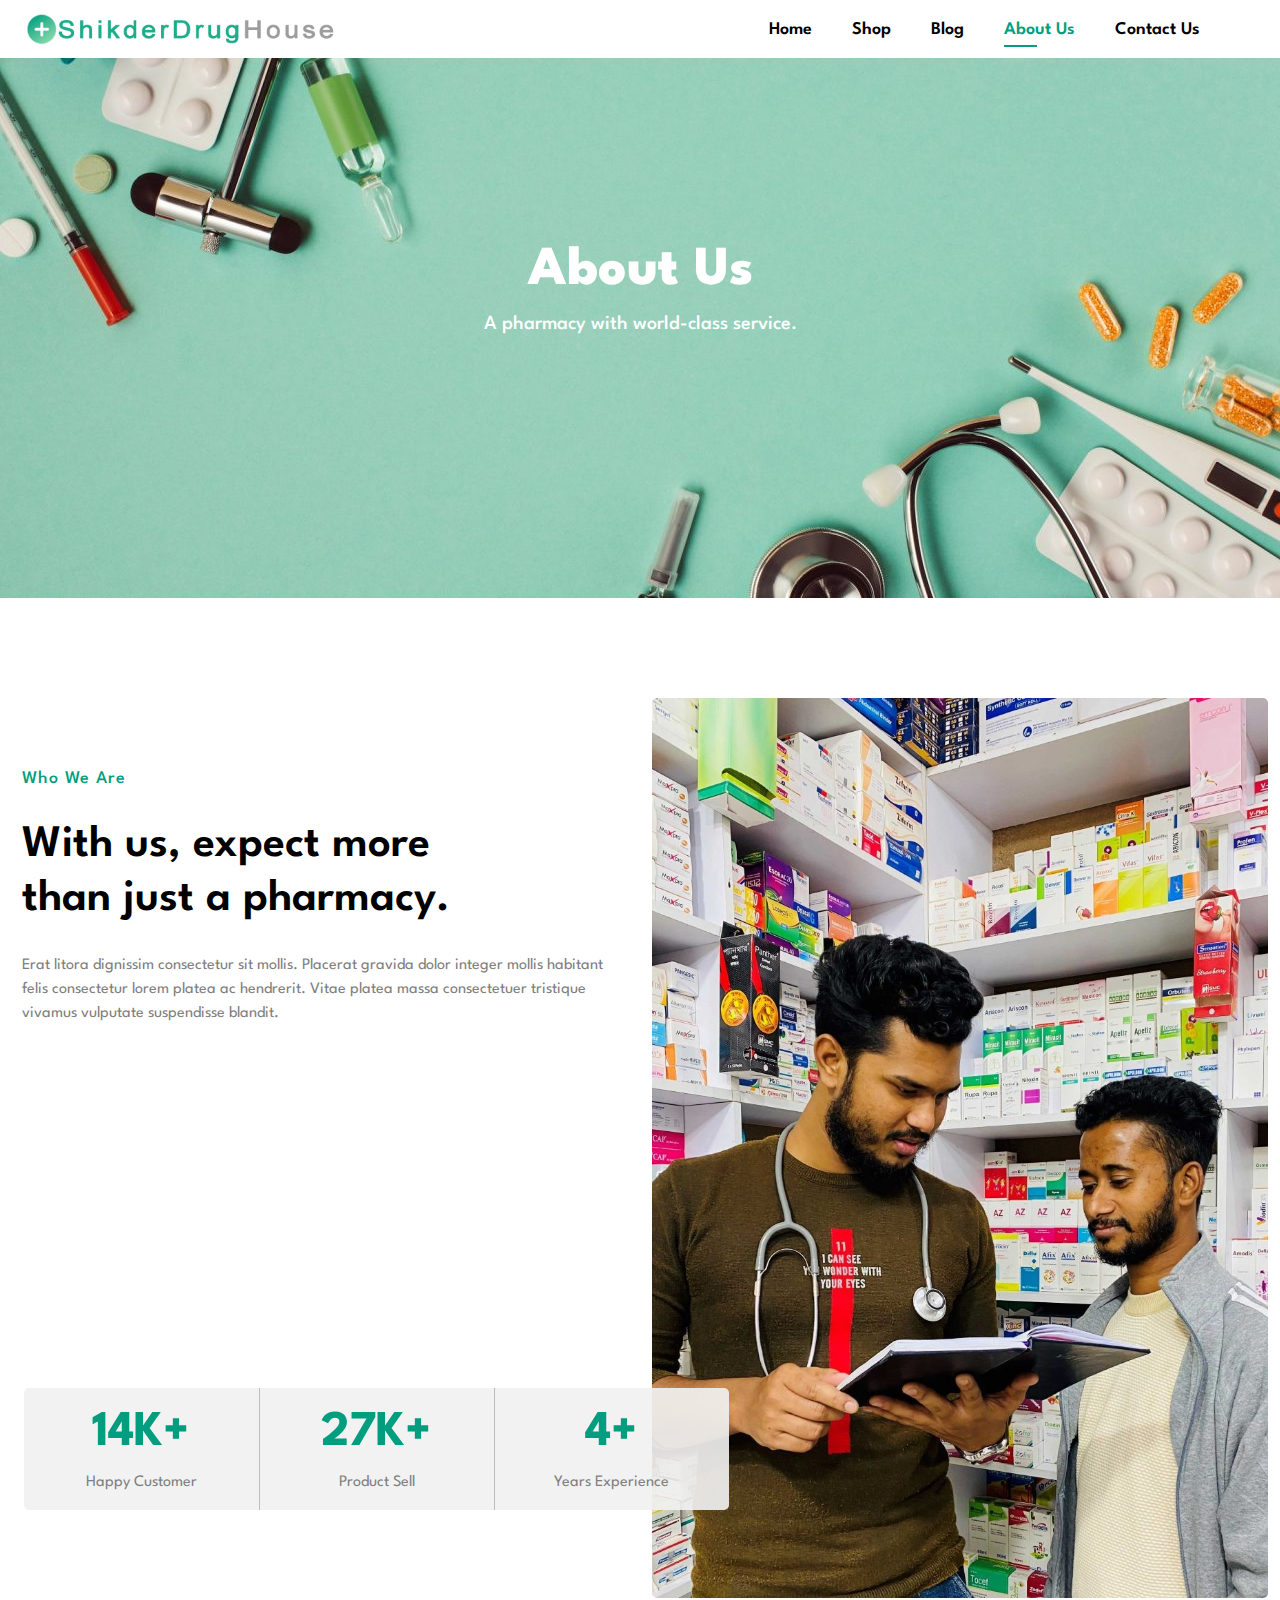
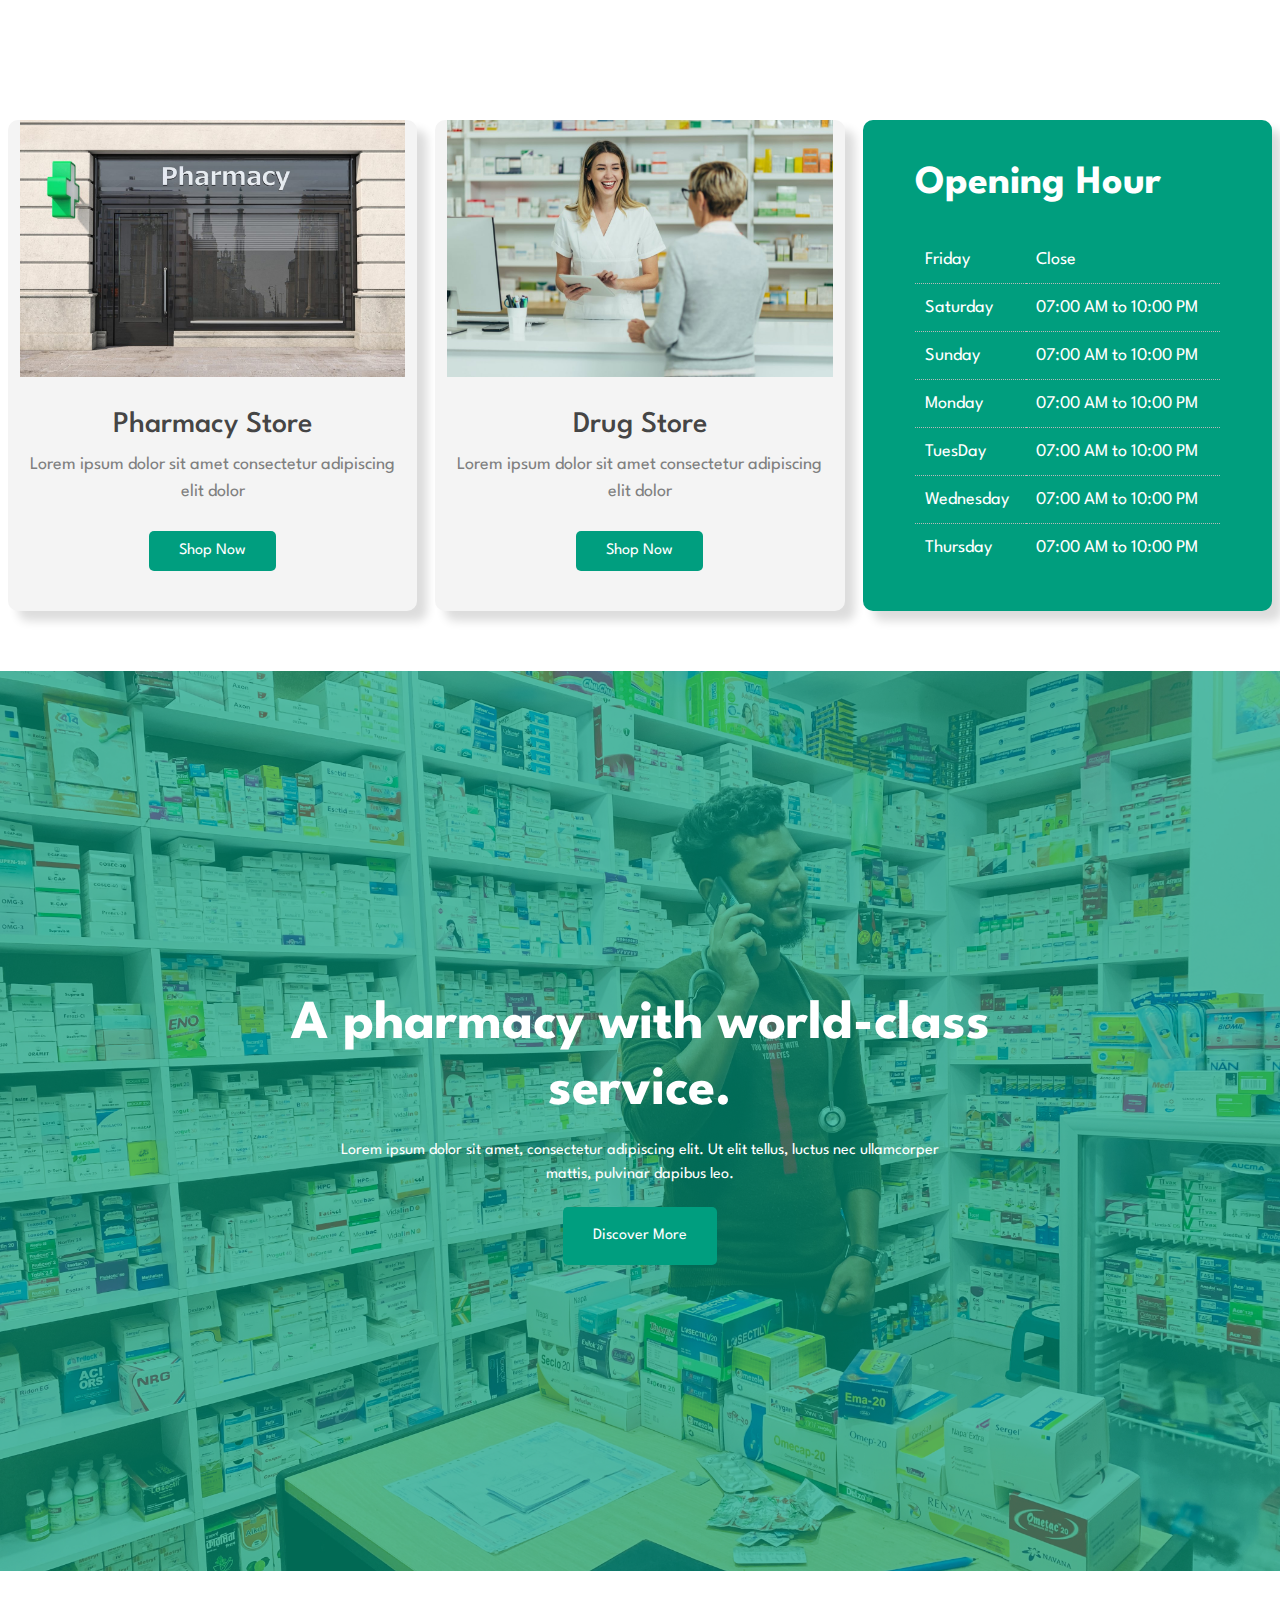
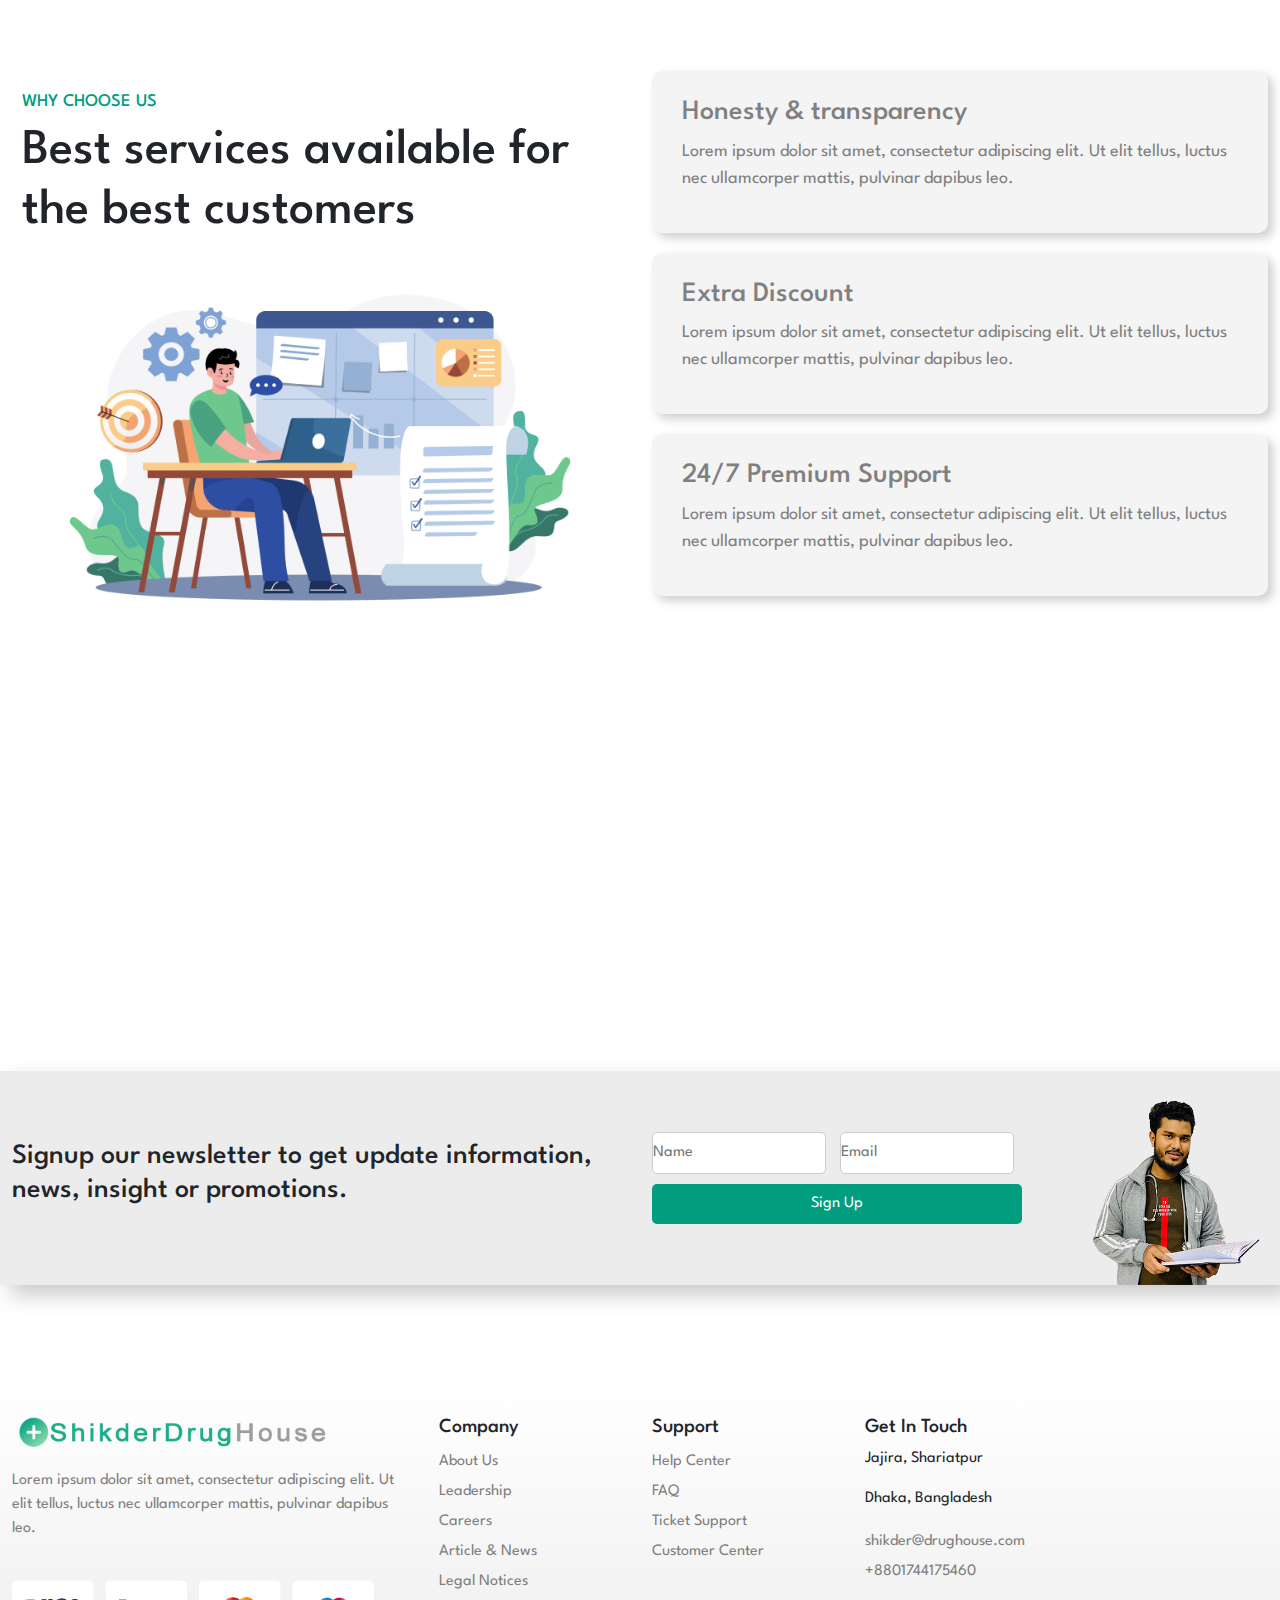
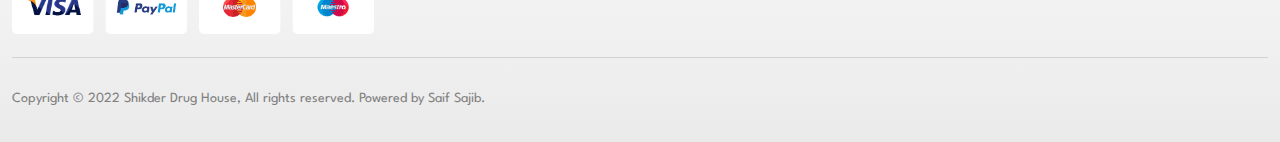
==== aboutus.html @ e3ea822a "ajjs" ====
<!DOCTYPE html>
<html lang="en">
<head>
    <meta charset="UTF-8">
    <meta http-equiv="X-UA-Compatible" content="IE=edge">
    <meta name="viewport" content="width=device-width, initial-scale=1.0">
    <title>Shikder-Drug-House</title>
    <link rel="stylesheet" href="bootstrap/css/bootstrap.css">
    <link rel="stylesheet" href="https://cdnjs.cloudflare.com/ajax/libs/font-awesome/6.2.1/css/all.min.css" integrity="sha512-MV7K8+y+gLIBoVD59lQIYicR65iaqukzvf/nwasF0nqhPay5w/9lJmVM2hMDcnK1OnMGCdVK+iQrJ7lzPJQd1w==" crossorigin="anonymous" referrerpolicy="no-referrer" />
    <link href="https://fonts.googleapis.com/css2?family=League+Spartan:wght@100;200;300;400;500;600;700;800;900&display=swap" rel="stylesheet">
    <link rel="stylesheet" href="design.css">
    <link rel="stylesheet" href="style.css">
    <link rel="stylesheet" href="aboutus.css">

</head>
<body>
    <header id="header" class="align-items-center container-fluid">
      <a href=""><img src="images/shikderDrugHouse.png" alt=""></a>
      <div>
        <ul id="navbarr" class="align-items-center">
          <li><a href="index.html">Home</a></li>
          <li><a href="">Shop</a></li>
          <li><a href="">Blog</a></li>
          <li><a class="active" href="aboutus.html">About Us</a></li>
          <li><a href="contact.html">Contact Us</a></li>
          <li><a href=""><i id="lg-shop-bag" class="fa fa-bag-shopping"></i></a></li>
          <li><a href="#" id="close"><i class="fa-sharp fa-solid fa-circle-xmark"></i></a></li>
        </ul>
      </div>
      <div id="mobile">
        <a href=""><i class="fa fa-bag-shopping"></i></a>
        <i id="bar" class="fa fa-outdent"></i>

      </div>            
    </header>
    
    <section class="about-us container-fluid">
        <div class="row">
            <div class="col-12 col-md-12 col-lg-12">
                <div class="about-us-content">
                    <h1>About Us</h1>
                    <h4>A pharmacy with world-class service.</h4>
                </div>
            </div>
        </div>
    </section>

    <section class="who container-fluid">
        <div class="row h-100">
          <div class="col-12 col-md-6 col-lg-6">
            <div class="who-content">
              <h6>Who We Are</h6>
              <h1>With us, expect more <br class="break"> than just a pharmacy.</h1>
              <p>Erat litora dignissim consectetur sit mollis. Placerat gravida dolor integer mollis habitant felis consectetur lorem platea ac hendrerit. Vitae platea massa consectetuer tristique vivamus vulputate suspendisse blandit.</p>
            </div>
          </div>
          <div class="col-12 col-md-6 col-lg-6">
            <img class="pharmacist" src="images/two-pharmacist.jpg" alt="" class="img-responsive">
          </div>
          <section class="happy">
            <div class="row container-fluid">
              <div class="col-12 col-md-12 col-lg-7">
                <div class="row happy-row"> 
                  <div class="col-6 col-md-6 col-lg-4 happy-col happy-col-none align-items-center text-center">
                    <div class="happy-content">
                      <h1>14K+</h1>
                      <p>Happy Customer</p>
                    </div>
                  </div>
                  <div class="col-6 col-md-6 col-lg-4 happy-col align-items-center text-center">
                    <div class="happy-content">
                      <h1>27K+</h1>
                      <p>Product Sell</p>
                    </div>
                  </div>
                  <div class="col-12 col-md-12 col-lg-4 happy-col align-items-center text-center">
                    <div class="happy-content">
                      <h1>4+</h1>
                      <p>Years Experience</p>
                    </div>
                  </div>
                </div>
              </div>
            </div>
          </section>
        </div>
      </section>

      <section class="container-fluid">
        <div class="row pharmacy">
            <div class="col-12 col-md-12 col-lg-3 pharmacy-col"> 
                <div class="pharmacy-store-img">
                    <img src="images/pharmacy-store.jpg" alt="">
                </div>
                <div class="pharmacy-store-content">
                    <h4>Pharmacy Store</h4>
                    <p>Lorem ipsum dolor sit amet consectetur adipiscing elit dolor</p>
                    <button class="btn-primary">Shop Now</button>

                </div>

            </div>
            <div class="col-12 col-md-12 col-lg-3 pharmacy-col"> 
                <div class="pharmacy-store-img">
                    <img src="images/drug-store.jpg" alt="">
                </div>
                <div class="pharmacy-store-content">
                    <h4>Drug Store</h4>
                    <p>Lorem ipsum dolor sit amet consectetur adipiscing elit dolor</p>
                    <button class="btn-primary">Shop Now</button>

                </div>

            </div>
            <div class="col-12 col-md-12 col-lg-3 pharmacy-col-schedule"> 
                <div class="pharmacy-col-schedule-content">
                    <h3>Opening Hour</h3>
                    <table>
                        <tr>
                          <td>Friday</td>
                          <td>Close</td>
                        </tr>
                        <tr>
                          <td>Saturday</td>
                          <td>07:00 AM to 10:00 PM</td>
                        </tr>
                        <tr>
                            <td>Sunday</td>
                            <td>07:00 AM to 10:00 PM</td>
                          </tr>
                          <tr>
                            <td>Monday</td>
                            <td>07:00 AM to 10:00 PM</td>
                          </tr>
                          <tr>
                            <td>TuesDay</td>
                            <td>07:00 AM to 10:00 PM</td>
                          </tr>
                          <tr>
                            <td>Wednesday</td>
                            <td>07:00 AM to 10:00 PM</td>
                          </tr>
                          <tr>
                            <td>Thursday</td>
                            <td>07:00 AM to 10:00 PM</td>
                          </tr>
                      </table>

                </div>

            </div>

        </div>
      </section>

      <section id="hero-section-2nd">
        <div class="container h-100">
            <div class="row h-100 align-items-center text-center">
                <div class="hero-content">
                     <h1>A pharmacy with world-class <br class="break"> service.</h1>
                     <p>Lorem ipsum dolor sit amet, consectetur adipiscing elit. Ut elit tellus, luctus nec ullamcorper <br> mattis, pulvinar dapibus leo.</p>
                      <div class="hero-btn">
                         <button class="btn-primary">Discover More</button>
                      </div>     
                </div>
            </div>
        </div>
    </section>

    <section class="why-choose-us container-fluid">
        <div class="row">
          <div class="col-12 col-md-12 col-lg-6 why-choose-us-col">
            <div class="why-choose-us-col-content">
              <h5>WHY CHOOSE US</h5>
              <h1>Best services available for the best customers</h1>
              <img src="images/why-us/Testimonial.png" alt="">
            </div>
          </div>
          <div class="col-12 col-md-12 col-lg-6 honesty">
            <div class="col-12 col-md-12 col-lg-12 honesty-col">
              <div class="honesty-col-content">
                <i class="fa-solid fa-heart-circle-bolt"></i>
                <div class="honesty-col-content-2nd">
                  <h3>Honesty & transparency</h3>
                  <p>Lorem ipsum dolor sit amet, consectetur adipiscing elit. Ut elit tellus, luctus nec ullamcorper mattis, pulvinar dapibus leo.</p>
                </div>
              </div>
            </div>
            <div class="col-12 col-md-12 col-lg-12 honesty-col">
              <div class="honesty-col-content">
                <i class="fa fa-tag"></i>
                <div class="honesty-col-content-2nd">
                  <h3>Extra Discount</h3>
                  <p>Lorem ipsum dolor sit amet, consectetur adipiscing elit. Ut elit tellus, luctus nec ullamcorper mattis, pulvinar dapibus leo.</p>
                </div>
              </div>
            </div>
            <div class="col-12 col-md-12 col-lg-12 honesty-col">
              <div class="honesty-col-content">
                <i class="fa-solid fa-headset"></i>
                <div class="honesty-col-content-2nd">
                  <h3>24/7 Premium Support</h3>
                  <p>Lorem ipsum dolor sit amet, consectetur adipiscing elit. Ut elit tellus, luctus nec ullamcorper mattis, pulvinar dapibus leo.</p>
                </div>
              </div>
            </div>
          </div>
        </div>
      </section>

      <section class="signup container-fluid">
        <div class="row signup-row-content">
          <div class="col-12 col-md-12 col-lg-6 signup-text">
            <div class="signup-text-content">
              <h3>Signup our newsletter to get update information, news, insight or promotions.</h3>
            </div>
          </div>
          <div class="col-12 col-md-12 col-lg-4 email-name">
            <div class="email-name-content">
              <input type="text" placeholder="Name"> <br class="ipt-brk"> <input type="text" placeholder="Email">
              <button class="btn-primary"><i class="fa fa-message"></i> Sign Up</button>
            </div>
          </div>
          <div class="col-12 col-md-12 col-lg-2 doctor">
            <div class="doctor-content">
              <img src="images/doctor.png" alt="">
            </div>
          </div>
        </div>
      </section>



    <footer class="container-fluid">
        <div class="row">
          <div class="col-12 col-md-12 col-lg-4 footer-logo">
            <div class="footer-logo-content">
              <img class="shikder-logo" src="images/shikderDrugHouse.png" alt="">
              <p>Lorem ipsum dolor sit amet, consectetur adipiscing elit. Ut elit tellus, luctus nec ullamcorper mattis, pulvinar dapibus leo.</p>
              <img class="payment-icon" src="images/Payment-Icon.png" alt="">
            </div>
          </div> 
          <div class="col-6 col-md-6 col-lg-2 company">
            <div class="company-content">
              <h4>Company</h4>
              <a href="">About Us</a>
              <a href="">Leadership</a>
              <a href="">Careers</a>
              <a href="">Article & News</a>
              <a href="">Legal Notices</a>
            </div>
          </div> 
          <div class="col-6 col-md-6 col-lg-2 support">
            <div class="support-content">
              <h4>Support</h4>
              <a href="">Help Center</a>
              <a href="">FAQ</a>
              <a href="">Ticket Support</a>
              <a href="">Customer Center</a>
            </div>
          </div>
          <div class="col-12 col-md-12 col-lg-4 get-in-touch">
            <div class="get-in-touch-content">
              <h4>Get In Touch</h4>
              <address>Jajira, Shariatpur</address>
              <address>Dhaka, Bangladesh</address>
              <a href = "mailto: shikder@drughouse.com"><i class="fa fa-envelope"></i>shikder@drughouse.com</a>
              <a href="tel:+8801744175460"><i class="fa-solid fa-mobile-retro"></i>+8801744175460</a>
            </div>
          </div>
          </div>
        </div>
  
        <div id="footer">
          <div id="footer-content">
            <small>Copyright © 2022 Shikder Drug House, All rights reserved. Powered by Saif Sajib.</small>
            <div class="footer-social-icon">
              <a href=""><i class="fa-brands fa-facebook-f"></i></a>
              <a href=""><i class="fa-brands fa-twitter"></i></a>
              <a href=""><i class="fa-brands fa-instagram"></i></a>
              <a href=""><i class="fa-brands fa-youtube"></i></a>
  
            </div>
  
          </div>
  
        </div>
      </footer>
  
  
  
      <script src="bootstrap/js/bootstrap.min.js"></script>
      <script src="script.js"></script>
      <script src="design.js"></script>
  </body>
  </html>
---- design.css ----
/*animated text*/
.animated-text {
    text-align: center;
    color:#fff;
  }
  
  .animated-text { color:#fff; text-decoration: none;}

/* On smaller screens, decrease text size */
@media only screen and (max-width: 300px) {
}
---- style.css ----
@import url('https://fonts.googleapis.com/css2?family=League+Spartan:wght@100;200;300;400;500;600;700;800;900&display=swap');
*{
    font-family: 'League Spartan', sans-serif;
}
h1 {
  font-size: 50px;
}
h2 {
  font-size: 46px;
}

h4 {
  font-size: 20px;
}

h6 {
    font-weight: 700;
    font-size: 12px;
}
p {
    font-size: 16px;
}
.ipt-brk{
    display: none;
}

/*header*/
#header{
    display: flex;
    justify-content: space-between;
    padding: 12px 20px;
    background-color: white;
    position: sticky;
    z-index: 999;
    top: 0;
    left: 0;
}
#navbarr{
    display: flex;
    justify-content: center;
    margin-top: 0;
    margin-bottom: 0rem;
}
#navbarr li{
    list-style: none;
    position: relative;
}
#navbarr li a{
    text-decoration: none;
    margin: 0 20px;
    font-size: 18px;
    font-weight: 600;
    color: black;
    transition: 0.6s ease-in-out;
}
#navbarr li a:hover, 
#navbarr li a.active{
    color: #009E7E;
}
#navbarr li a.active::after,
#navbarr li a:hover::after{
    content: "";
    width: 30%;
    height: 2px;
    background-color: #009E7E;
    position: absolute;
    bottom: -4px;
    left: 20px;
}
#mobile{
    display: none;
    align-items: center;
}
#close{
    display: none;
}

/*hero*/
#hero-section{
    height: 110vh;
    max-width: 1300px;
    background-image: url(images/hero.jpg);
    background-position: center center;
    background-size: cover;
    position: relative;
}

/*2nd hero*/
#hero-section-2nd{
    background-image: url(images/service.jpg);
    height: 100vh;
    max-width: 1300px;
    background-position: center center;
    background-size: cover;
    position: relative;
    margin-top: 60px;
}
#hero-section-2nd::before{
    background-color: #009e7ea8;
    content: "";
    height: 100%;
    width: 100%;
    position: absolute;
    top: 0;
    left: 0;
    z-index: 1;
}

/*2nd-hero end*/

#hero-section::before{
    background-image: linear-gradient(rgba(0, 158, 126, 0.774), rgba(182, 182, 182, 0.332));
    content: "";
    height: 100%;
    width: 100%;
    position: absolute;
    top: 0;
    left: 0;
    z-index: 1;
}
.hero-content{
    position: relative;
    z-index: 20;
}
.hero-content a{
    color:#036955;
    font-size: 22px;
    letter-spacing: 1px;
    padding: 10px 30px;
    font-weight: 600;
    text-decoration: none;
    background-color: white;
    cursor: cell;
    border-radius: 20px;
    text-transform: uppercase;
}
.hero-content h1{
    color: white;
    font-size: 55px;
    font-weight: 700;
    margin: 15px 0;
}
.hero-content p{
    color: white;
    margin-bottom: 20px;
}
.hero-content button{
    border-radius: 5px;
    border: none;
    padding: 17px 30px;
    transition: 1s;
}
.hero-content button:hover{
    color: black;
    background-color: rgb(208, 208, 208);
}
.break{
    display: block;
}

/*who*/
.who{
    margin-top: 100px;
}
.pharmacist{
    width: 100%;
    height: 100vh;
    border-radius: 5px;
    object-fit: cover;
}
.who-content{
    padding: 60px 10px;
}
.who-content h6{
    color: #009E7E;
    font-size: 18px;
    font-weight: 500;
    letter-spacing: 1px;
    padding: 10px 0;
}
.who-content h1{
    color: black;
    font-size: 45px;
    font-weight: 600;
    padding: 10px 0;
}
.who-content p{
    color: gray;
    padding: 10px 0;
}
.review-row{
    height: 20vh;
    border-radius: 5px;
    position: relative;
    top: -200px;
    margin-left: 10px;
}
.review-content{
    display: flex;
    flex-direction: column;
    padding: 10px 0;
}
.review-content span.number{
    color: #009E7E;
    font-size: 55px;
    font-weight: 700;
}
.review-content span.text{
    color: gray;
}
.review-col{
    background-color: rgb(243, 243, 243);
    border-radius: 10px;
    box-shadow: 5px 5px 10px gray;
}
.happy{
    position: absolute;
    bottom: -730px;
    left: 0px;
}
.happy-row{
    background-color: rgba(241, 241, 241, 0.915);
    border-radius: 5px;
}
.happy-content{
    padding: 15px 5px;
}
.happy-content h1{
    color: #009E7E;
    font-weight: 700;
}
.happy-content p{
    margin-top: 0;
    margin-bottom: 0rem;
    color: gray;
}
.happy-col{
    border-left: 1px solid rgb(189, 189, 189);
}
.happy-col-none{
    border: none;
}

/* Customer Choice */
.customer{
    margin-top: 100px;
}
.customer-choice{
    border-radius: 5px;
    background-color: white;
    box-shadow: 5px 5px 10px rgb(176, 176, 176);
    height: 500px;
}
.customer-choice h1{
    color: gray;
    padding: 10px 0;
    font-size: 40px;
}
.customer-choice-content{
    display: flex;
    flex-wrap: wrap;
    justify-content: space-between;
}
.customer-choice-pro-box{
    width: 23%;
    height: 400px;
}
.customer-choice-pro-box-content{
    padding: 10px 10px;
}
.customer-choice-pro-box-content img{
    width: 100%;
    cursor: pointer;
}
.customer-choice-pro-box-content button{
    border: none;
    border-radius: 3px;
    padding: 6px 15px;
    transition: 1s ease-in-out;
    margin: 10px 0;
}
.customer-choice-pro-box-content h5{
    font-size: 17px;
    font-weight: 600;
}
.customer-choice-pro-box-content button:hover{
    color: black;
    background-color: rgb(208, 208, 208);
}
.customer-choice-pro-box-content h4{
    color: #009E7E;
    margin: 10px 0;
}
.customer-choice-pro-box-content span{
    text-decoration: underline;
}
.shipment-col{
    width: 180px;
    height: 500px;
    margin-left: 20px;
    border-radius: 5px;
    box-shadow: 5px 5px 10px rgb(176, 176, 176);
}
.shipment-content{
    padding: 5px 2px;
    align-items: center;
    text-align: center;
}
.shipment-content i{
    color: #009E7E;
    font-size: 40px;
}
.shipment-content h4{
    color: #009E7E;
    font-size: 20px;
}
.shipment-content p{
    color: gray;
}
/*latest product*/
.latest{
    margin-top: 100px;
}
.latest-product{
    border-radius: 5px;
    background-color: white;
    box-shadow: 5px 5px 10px rgb(176, 176, 176);
}
.latest-product h1{
    color: gray;
    padding: 10px 0;
    font-size: 40px;
}
.latest-product-content{
    display: flex;
    flex-wrap: wrap;
    justify-content: space-between;
}
.latest-product-pro-box{
    width: 18%;
    height: 400px;
}
.latest-product-pro-box-content{
    padding: 10px 10px;
}
.latest-product-pro-box-content img{
    width: 100%;
    cursor: pointer;
}
.latest-product-pro-box-content button{
    border: none;
    border-radius: 3px;
    padding: 6px 15px;
    transition: 1s ease-in-out;
    margin: 10px 0;
}
.latest-product-pro-box-content h5{
    font-size: 17px;
    font-weight: 600;
}
.latest-product-pro-box-content button:hover{
    color: black;
    background-color: rgb(208, 208, 208);
}
.latest-product-pro-box-content h4{
    color: #009E7E;
    margin: 10px 0;
}
.latest-product-pro-box-content span{
    text-decoration: underline;
}
/*latest-product end*/

/*promo*/
.promo{
    margin-top: 100px;
}
.promo-col{
    background-color: #CEEFFF;
    height: 100vh;
    width: 350px;
    margin-left: 5px;
    border-radius: 10px;
}
.promo-content{
    padding: 30px 10px 0 10px;
}
.promo-content h3{
    padding: 5px 0;
}
.promo-content p{
    color: gray;
}
.promo-content button{
    border: none;
    background-color: #656DFF;
    color: white;
    padding: 5px 25px;
    border-radius: 20px;
    font-weight: 600;
}
.promo-content img{
    width: 60%;
    object-fit: cover;

}
.promotion-shop{
    width: 70%;
    margin-left: 10px;
}
.n95{
    background-image: url(images/promo/2.jpg);
    background-repeat: no-repeat;
    background-position: center;
    background-size: cover;
    width: 437px;
    height: 284px;
    margin-right: 5px;
    margin-bottom: 5px;
    border-radius: 10px;
}
.n95-content{
    padding: 50px 30px;
}
.n95-content button{
    border-radius: 5px;
    border: none;
    padding: 7px 15px;
    transition: 1s ease-in-out;
}
.n95-content button:hover{
    color: black;
    background-color: rgb(208, 208, 208);
}
.n95-content p{
    color: gray;
}
.daily-routine{
    width: 437px;
    height: 284px;
    margin-left: 5px;
    margin-bottom: 5px;
    border-radius: 10px;
    background-image: url(images/promo/3.jpg);
    background-repeat: no-repeat;
    background-position: center;
    background-size: cover;
}
.daily-routine-content{
    padding: 40px 0 40px 160px;
}
.daily-routine-content button{
    border-radius: 5px;
    border: none;
    padding: 7px 15px;
    transition: 1s ease-in-out;
}
.daily-routine-content button:hover{
    color: black;
    background-color: rgb(208, 208, 208);
}
.daily-routine-content p{
    color: gray;
}
.natural{
    width: 100%;
    height: 284px;
    margin-top: 5px;
    border-radius: 10px;
    background-image: url(images/promo/4.jpg);
    background-repeat: no-repeat;
    background-position: top;
    background-size: cover;
}
.natural-content{
    padding: 80px 100px;
}
.natural-content button{
    border-radius: 5px;
    border: none;
    padding: 7px 15px;
    transition: 1s ease-in-out;
}
.natural-content button:hover{
    color: black;
    background-color: rgb(208, 208, 208);
}
.natural-content p{
    color: gray;
}

/*why choose us*/
.why-choose-us{
    margin-top: 100px;
}
.why-choose-us-col{
    height: 100vh;
}
.why-choose-us-col img{
    width: 100%;
}
.why-choose-us-col-content{
    padding: 20px 10px;
}
.why-choose-us-col-content h5{
    color: #009E7E;
    font-size: 18px;
}

.honesty-col{
    background-color: rgb(244, 244, 244);
    border-radius: 10px;
    margin-bottom: 20px;
    box-shadow: 5px 5px 10px rgba(194, 194, 194, 0.787);
}
.honesty-col-content{
    padding: 25px 20px;
    display: flex;
    flex-direction: row;
}
.honesty-col-content-2nd{
    display: flex;
    flex-direction: column;
    color: gray;
}
.honesty-col-content-2nd p{
    font-size: 18px;
}
.honesty-col-content i{
    font-size: 40px;
    color: #009E7E;
    padding-right: 10px;
}
.signup{
    margin-top: 100px;
    background-color: #ECECED;
    box-shadow: 10px 10px 20px rgb(202, 202, 202);
}
.doctor-content img{
    width: 100%;
}
.signup-row-content{
    align-items: center;
}
.email-name-content button{
    width: 92%;
    padding: 8px 0;
    border: none;
    border-radius: 5px;
    transition: 1s ease-in-out;
    margin-top: 10px;
}
.email-name-content button:hover{
    background-color: rgb(208, 208, 208);
    color: black;
}
.email-name-content input{
    padding: 8px 0;
    border: 1px solid rgb(205, 205, 205);
    border-radius: 5px;
    margin-right: 10px;
    color:#009E7E;
}

/* footer */
.shikder-logo{
    padding-bottom: 20px;
}
.payment-icon{
    width: 90%;
    padding: 20px 0;
}
footer{
    margin-top: 100px;
    background-image: linear-gradient(rgb(255, 255, 255), rgba(201, 201, 201, 0.386));
}
#footer{
    border-top: 1px solid rgb(209, 209, 209);
}
.footer-logo-content{
    padding-top: 30px;
    color: gray;
}
.company-content{
    display: flex;
    flex-direction: column;
    padding-top: 30px;
}
.company-content a{
    text-decoration: none;
    color: gray;
    padding: 3px 0;
    transition: 0.5s ease;
}
.company-content a:hover{
    color: #009E7E;
}
.support-content{
    display: flex;
    flex-direction: column;
    padding-top: 30px;
}
.support-content a{
    text-decoration: none;
    color: gray;
    padding: 3px 0;
    transition: 0.5s ease;
}
.support-content a:hover{
    color: #009E7E;
}
.get-in-touch-content{
    display: flex;
    flex-direction: column;
    padding-top: 30px;
}
.get-in-touch-content a{
    text-decoration: none;
    color: gray;
    padding: 3px 0;
    transition: 0.5s ease;
}
.get-in-touch-content i{
    color: #009E7E;
}
.get-in-touch-content a:hover{
    color: #009E7E;
}
#footer-content{
    display: flex;
    flex-direction: row;
    justify-content: space-between;
    padding: 30px 0;
}
#footer-content small{
    color: gray;
}
.footer-social-icon a{
    padding: 0 10px;
    transition: 1s ease;
}
.footer-social-icon a:hover{
    color: rgb(165, 165, 165);
}




@media (max-width: 799px) {
    .ipt-brk{
        display: block;
    }
    #header {
        padding: 20px 40px;
    }
    #navbarr {
        display: inline-block;
        flex-direction: column;
        align-items: flex-start;
        justify-content: flex-start;
        position: fixed;
        top: 0;
        right: -300px;
        height: 100vh;
        width: 300px;
        background-color: white;
        padding: 60px 0 0 10px;
        transition: 1s;
    }
    #navbarr.active{
        right: 0px;
    }
    #navbarr li{
        margin-bottom: 20px;
    }
    #mobile{
        display: block;
        align-items: center;
    }
    #mobile i{
        color: #009E7E;
        font-size: 24px;
        padding-left: 20px;
    }
    #close{
        position: absolute;
        bottom: 290px;
        display: block;
    }
    .fa-sharp{
        font-size: 28px;
    }
    #lg-shop-bag{
        display: none;
    }
    #navbarr li a:hover, 
    #navbarr li a.active{
        color: #009E7E;
    }
    #navbarr li a.active::after,
    #navbarr li a:hover::after{
        content: "";
        width: 10%;
        height: 2px;
        background-color: #009E7E;
        position: absolute;
        bottom: -4px;
        left: 20px;
}
#hero-section {
    height: 100vh;
    background-position: center center;
    background-size: cover;
}
.pharmacist {
    width: 100%;
    height: 100%;
}
.who-content {
    padding: 40px 10px;
}
.break{
    display: none;
}
.happy{
    position:relative;
    bottom: 0;
    left: 0;
    margin-top: 10px;
}
.happy-col{
    border: none;
}
.happy .row{
    --bs-gutter-x: 0rem;
    --bs-gutter-y: 0;
    display: flex;
    flex-wrap: wrap;
    margin-top: calc(-1 * var(--bs-gutter-y));
    margin-right: calc(-0.0 * var(--bs-gutter-x));
    margin-left: calc(-0.0 * var(--bs-gutter-x));
}
.customer-choice {
    height: 900px;
}
.customer-choice h1,
.latest-product h1 {
    padding: 10px 20px;
}
.customer-choice-pro-box {
    width: 42%;
}
.customer-choice-pro-box-content img{
    width: 70%;
}
.customer-choice-content {
    justify-content: space-evenly;
}
.shipment-col {
    width: 100%;
    height: 100%;
    margin-top: 050px;
    margin-left: 0;
    text-align: start;
    align-items: flex-start;
}
.shipment{
    display: flex;
    flex-direction: column;
    text-align: start;
    align-items: flex-start;
    padding: 5px 20px;
}
.shipment-content{
    display: flex;
    flex-direction: row;
}
.shipment-content-in{
    display: flex;
    flex-direction: column;
    margin-left: 20px;
}
.shipment-content i {
    font-size: 50px;
}
.shipment-content p{
    margin-top: 0;
    margin-bottom: 0rem;
}
.shipment-content {
    padding: 20px 2px;
    align-items: start;
    text-align: start;
}
.latest-product-pro-box {
    width: 40%;
    height: 100%;
}
.latest-product-content {
    justify-content: space-evenly;
}
.promo-content img{
    object-fit: cover;
    width: 65%;
}
.promo-col {
    background-color: #CEEFFF;
    height: 90vh;
    width: 100%;
    margin-left: 0px;
    margin-bottom: 5px;
    border-radius: 10px;
}
.n95 {
    width: 100%;
    height: 45vh;
    margin-right: 0px;
    margin-bottom: 5px;
    margin-top: 5px;
    border-radius: 10px;
}
.n95-content {
    padding: 150px 30px;
}
.promotion-shop {
    width: 100%;
    margin-left: 0px;
}
.daily-routine {
    width: 100%;
    height: 45vh;
    margin-left: 0px;
    margin-bottom: 5px;
    margin-top: 5px;
    border-radius: 10px;
}
.daily-routine-content {
    padding: 150px 0 100px 260px;
}
.natural {
    width: 100%;
    height: 45vh;
}
.natural-content {
    padding: 150px 30px;
}
.why-choose-us-col {
    height: 60vh;
}
.honesty {
    margin-top: 10%;
}
.signup-text-content{
    padding: 30px 10px;
}
.signup-text-content h3{
    font-size: 30px;
    text-align: center;
}
.email-name-content input {
    padding: 12px 0;
    border-radius: 5px;
    margin-top: 5px;
    width: 100%;
}
.email-name-content button {
    width: 100%;
    padding: 12px 0;
}
#footer-content {
    display: flex;
    flex-direction: column;
    justify-content: center;
    align-items: center;
    padding: 30px 0;
}
}
@media screen and (max-width: 488px) {
    .ipt-brk{
        display: block;
    }
    #hero-section {
        height: 100vh;
        max-width: 1300px;
        background-image: url(images/hero.jpg);
        background-position: center center;
        background-size: cover;
        position: relative;
    }
    #hero-section-2nd {
        background-position: top;
    }
    .hero-content a {
        font-size: 15px;
        letter-spacing: 1px;
        padding: 10px 10px;
        font-weight: 500;
    }
    .hero-content h1 {
        font-size: 42px;
        font-weight: 800;
        margin: 10px 0;
    }
    .who-content {
        padding: 10px 10px;
    }
    .who-content h1 {
        font-weight: 700;
        padding: 0;
    }
    .who-content h6 {
        font-size: 25px;
        font-weight: 500;
        padding: 5px 0;
    }
    .pharmacist {
        width: 100%;
        height: 100vh;
        border-radius: 5px;
    }
    .pharmacist {
        width: 100%;
        height: 100%;
        border-radius: 5px;
    }
    #header img{
        width: 200px;
    }
    .break{
        display: none;
    }
    .happy{
        position:relative;
        bottom: 0;
        left: 0;
        margin-top: 10px;
    }
    .happy-col{
        border: none;
    }
    .customer-choice h1,
    .latest-product h1 {
        padding: 10px 20px;
        font-size: 28px;
    }
    .happy .row{
        --bs-gutter-x: 0rem;
        --bs-gutter-y: 0;
        display: flex;
        flex-wrap: wrap;
        margin-top: calc(-1 * var(--bs-gutter-y));
        margin-right: calc(-0.0 * var(--bs-gutter-x));
        margin-left: calc(-0.0 * var(--bs-gutter-x));
    }
    .shipment-col {
        height: 100%;
        margin-top: 50px;
        margin-left: 0;
    }
    .latest-product-pro-box-content h5 {
        font-size: 13px;
        font-weight: 600;
    }
    .promo-col {
        background-color: #CEEFFF;
        height: 60vh;
        width: 100%;
        margin-left: 0px;
        margin-bottom: 5px;
        border-radius: 10px;
    }
    .promo-content img {
        width: 40%;
    }
    .n95 {
        width: 100%;
        height: 30vh;
        margin-right: 0px;
        margin-bottom: 5px;
        margin-top: 5px;
        border-radius: 10px;
    }
    .n95-content {
        padding: 50px 30px;
    }
    .daily-routine {
        height: 30vh;
        margin-left: 0px;
        margin-bottom: 5px;
        margin-top: 5px;
    }
    .daily-routine-content {
        padding: 50px 0 0px 90px;
    }
    .natural {
        width: 100%;
        height: 30vh;
    }
    .natural-content {
        padding: 30px 30px;
    }
    .why-choose-us-col-content h1{
        font-size: 2.188rem;
    }
    .why-choose-us-col {
        height: 50vh;
    }
    .honesty-col-content {
        padding: 15px 20px;
        display: flex;
        flex-direction: column;
        text-align: center;
    }
    .honesty-col-content-2nd p {
        font-size: 14px;
    }
    .honesty-col {
        margin-bottom: 10px;
    }
    .signup-text-content h3 {
        font-size: 20px;
    }
    #footer-content {
        display: flex;
        flex-direction: column;
        justify-content: center;
        align-items: center;
        padding: 30px 0;
    }
    #footer-content small {
        text-align: center;
    }

    
}
---- aboutus.css ----
.about-us{
    height: 60vh;
    width: 100%;
    background-image: url(images/aboutus.jpg);
    background-position: center;
    background-repeat: no-repeat;
    background-size: cover;
}
.about-us-content{
    align-items: center;
    text-align: center;
    padding-top: 20vh;
    color: rgb(255, 255, 255);
}
.about-us-content h1{
    font-weight: 800;
    font-size: 55px;
}
.happy{
    position: relative;
    top: -13.125rem;
}
.pharmacy-col{
    background-color: rgb(244, 244, 244);
    margin-right: 10px;
    width: 32%;
    border-radius: 10px;
    box-shadow: 10px 10px 10px rgb(221, 221, 221);
}
.pharmacy-col-schedule{
    width: 32%;
    border-radius: 10px;
    background-color: #009E7E;
    box-shadow: 10px 10px 10px rgb(221, 221, 221);
}
.pharmacy{
    justify-content: space-evenly;
}
.pharmacy-store-img img{
    width: 100%;
}
.pharmacy-store-content{
    padding: 20px 0;
    text-align: center;
}
.pharmacy-store-content h4{
    color: rgb(69, 69, 69);
    font-size: 30px;
    margin-top: 10px;
}
.pharmacy-store-content p{
    font-size: 18px;
    color: gray;
}
.pharmacy-store-content button{
    border: none;
    border-radius: 5px;
    padding: 8px 30px;
    transition: 1s ease-in-out;
    margin: 10px 0;
}
.pharmacy-store-content button:hover{
    background-color: rgb(208, 208, 208);
    color: black;
}
.pharmacy-col-schedule-content{
    padding: 40px 40px;
}
.pharmacy-col-schedule-content h3{
    color: white;
    font-size: 40px;
    font-weight: 700;
    padding-bottom: 20px;
}
table {
    border-collapse: collapse;
    width: 100%;
    color: white;
    font-size: 18px;
    font-weight: 400;
  }
  
  td {
    text-align: left;
    padding: 10px;
  }
  tr {
    border-bottom: 1px dotted rgb(185, 185, 185);
  }
  tr:last-child {
    border: none;
  }

  
 



@media (max-width: 799px) {
    .about-us {
        height: 40vh;
    }
    .about-us-content {
        padding-top: 15vh;
    }
    .happy {
        position: relative;
        top: 0rem;
    }
    .pharmacy-col {
        background-color: rgb(244, 244, 244);
        margin-right: 0px;
        margin-bottom: 30px;
        width: 100%;
        border-radius: 10px;
        box-shadow: 10px 10px 10px rgb(221, 221, 221);
    }
    .pharmacy {
        margin-top: 80px;
    }
    .pharmacy > * {
        flex-shrink: 0;
        width: 100%;
        max-width: 100%;
        padding-right: calc(var(--bs-gutter-x) * 0.0);
        padding-left: calc(var(--bs-gutter-x) * 0.0);
        margin-top: var(--bs-gutter-y);
    }
    
}


@media screen and (max-width: 488px) {

}
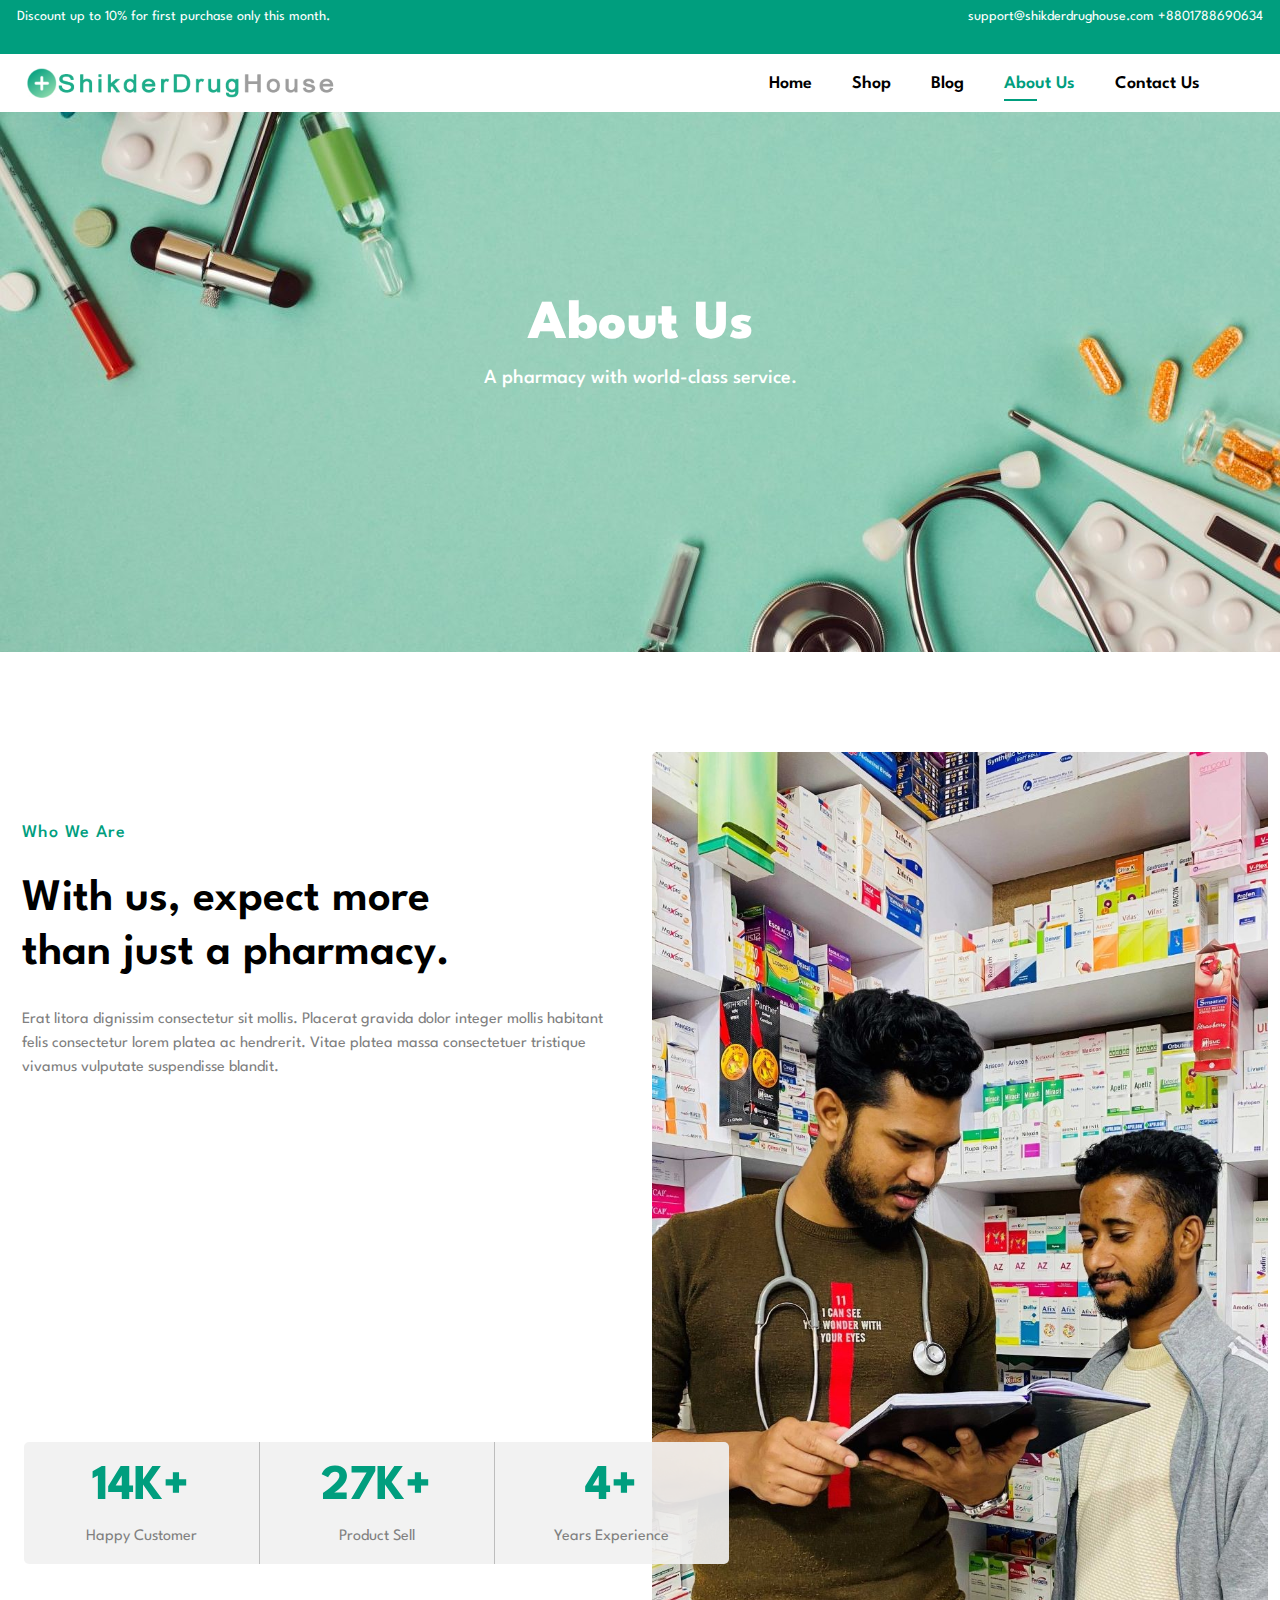
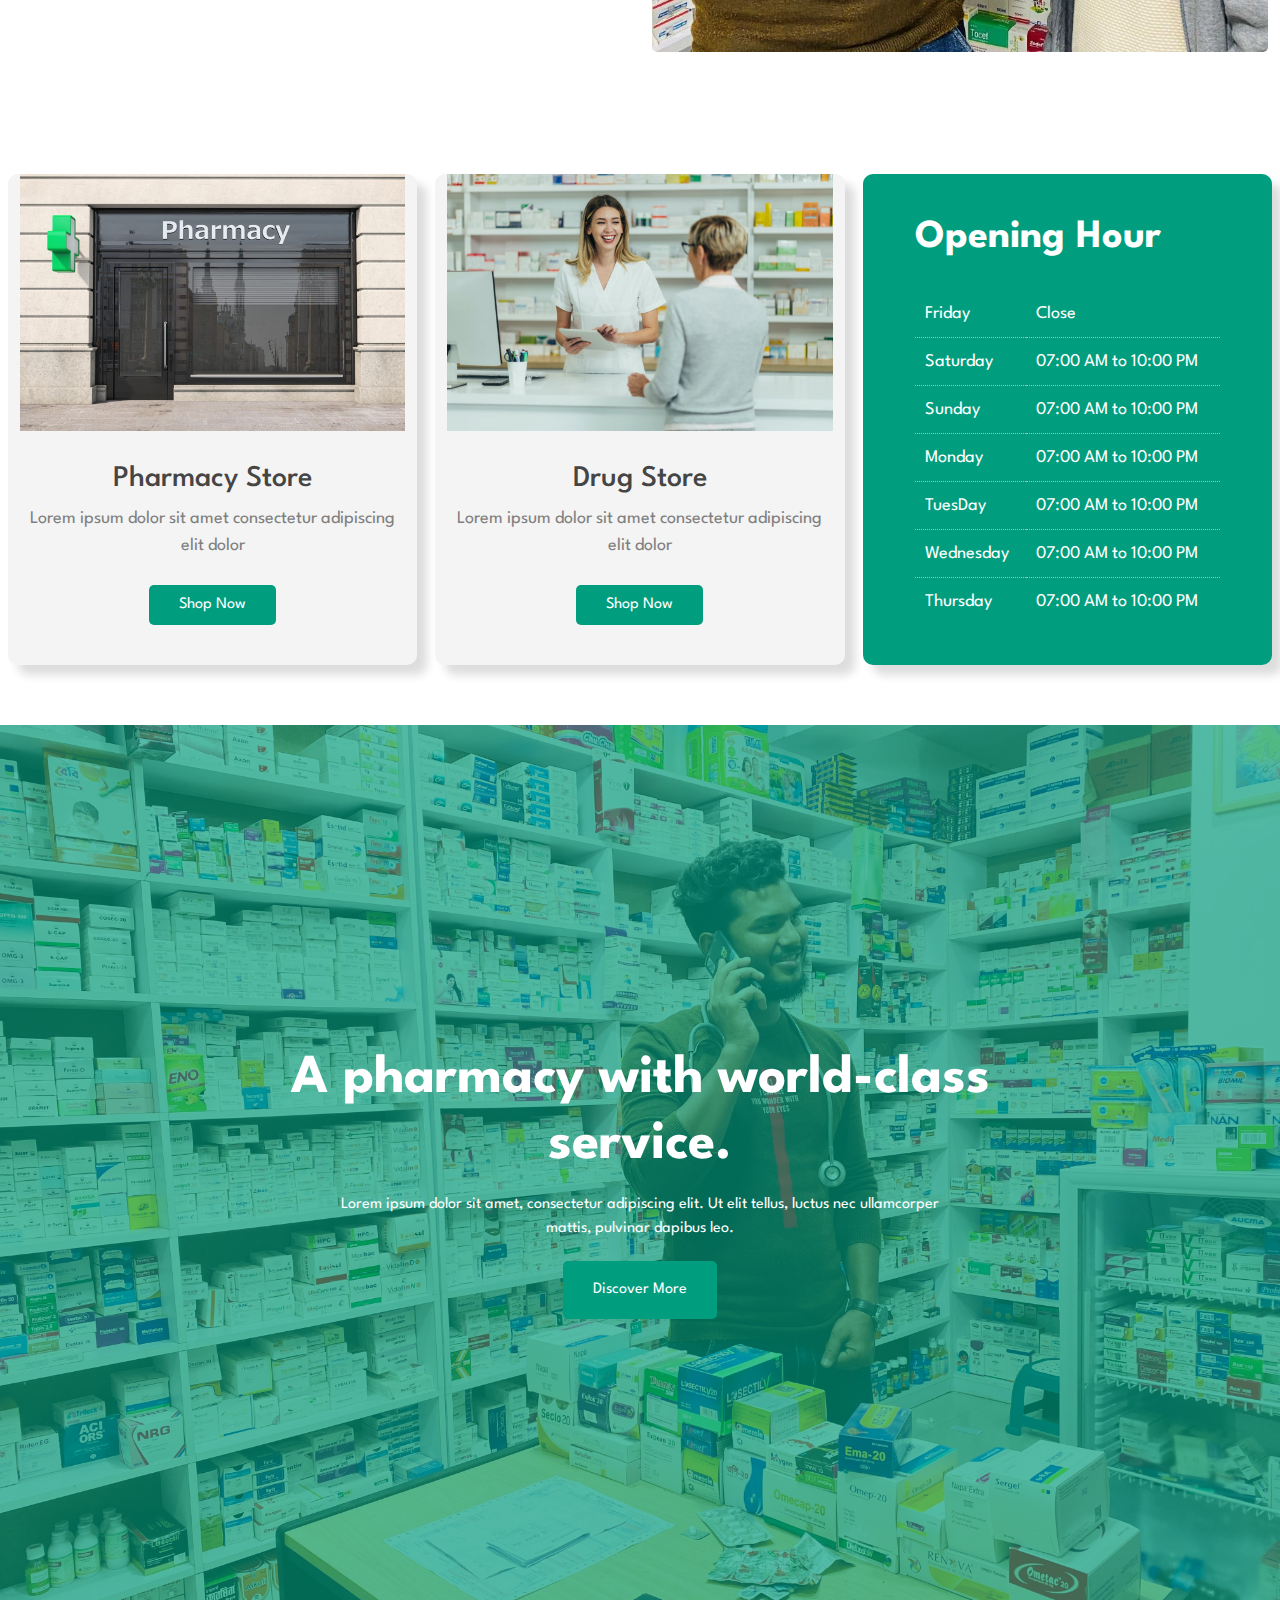
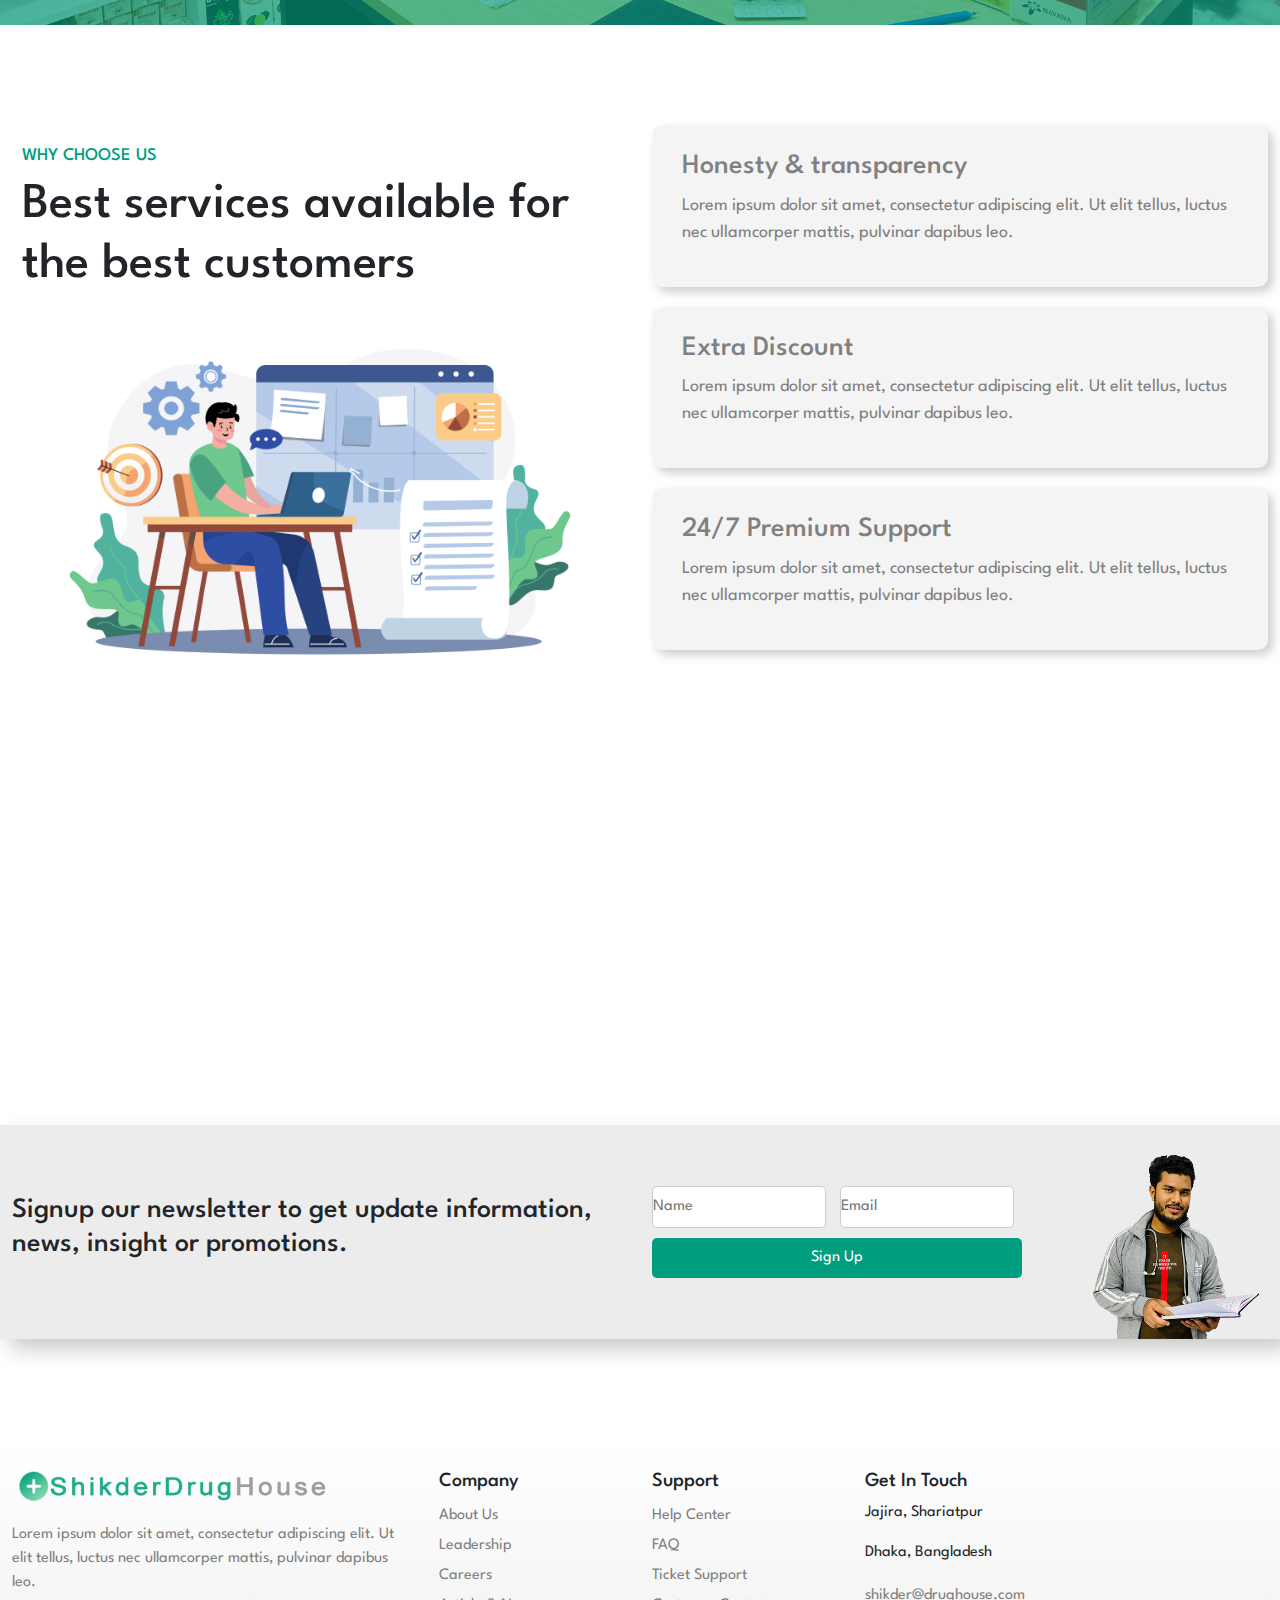
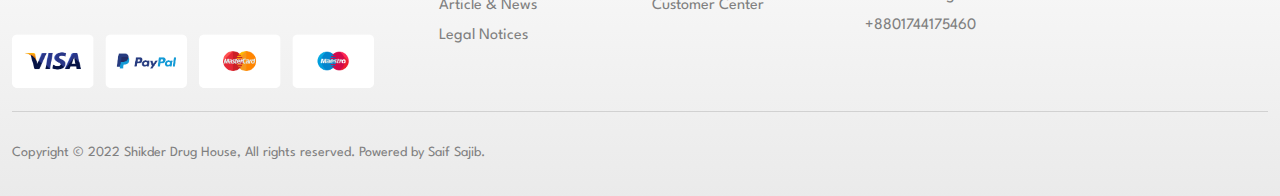
==== commit 2f222e79: "bangla" ====
--- a/aboutus.html
+++ b/aboutus.html
@@ -14,6 +14,24 @@
 
 </head>
 <body>
+  <section class="disclaimer container-fluid">
+    <div class="disclaimer-sec">
+      <div class="disclaimer-sec-frst">
+        <i class="fa fa-thumbtack"></i>
+        <small>Discount up to 10% for first purchase only this month.</small> 
+      </div>
+      <div class="disclaimer-sec-scnd">
+        <i class="fa fa-envelope"></i>
+        <small>support@shikderdrughouse.com</small>
+        <i class="fa fa-phone"></i>
+        <small>+8801788690634</small>
+
+
+      </div>
+
+    </div>
+
+  </section>
     <header id="header" class="align-items-center container-fluid">
       <a href=""><img src="images/shikderDrugHouse.png" alt=""></a>
       <div>
--- a/style.css
+++ b/style.css
@@ -641,6 +641,21 @@
 }
 .footer-social-icon a:hover{
     color: rgb(165, 165, 165);
+}
+
+.disclaimer{
+    color: white;
+    background-color: #009E7E;
+    height: 6vh;
+    justify-content: center;
+    align-items: center;
+    text-align: center;
+}
+.disclaimer-sec{
+    display: flex;
+    flex-direction: row;
+    justify-content: space-between;
+    padding: 5px;
 }
 
 
@@ -874,6 +889,12 @@
     align-items: center;
     padding: 30px 0;
 }
+.disclaimer-sec-frst{
+    padding-top: 12px;
+}
+.disclaimer-sec-scnd{
+    padding-top: 12px;
+}
 }
 @media screen and (max-width: 488px) {
     .ipt-brk{
@@ -1030,6 +1051,15 @@
     #footer-content small {
         text-align: center;
     }
+    .disclaimer-sec-scnd{
+        display: none;
+    }
+    .disclaimer {
+        height: 5vh;
+    }
+    .disclaimer-sec-frst {
+    padding-top: 5px;
+}
 
     
 }
